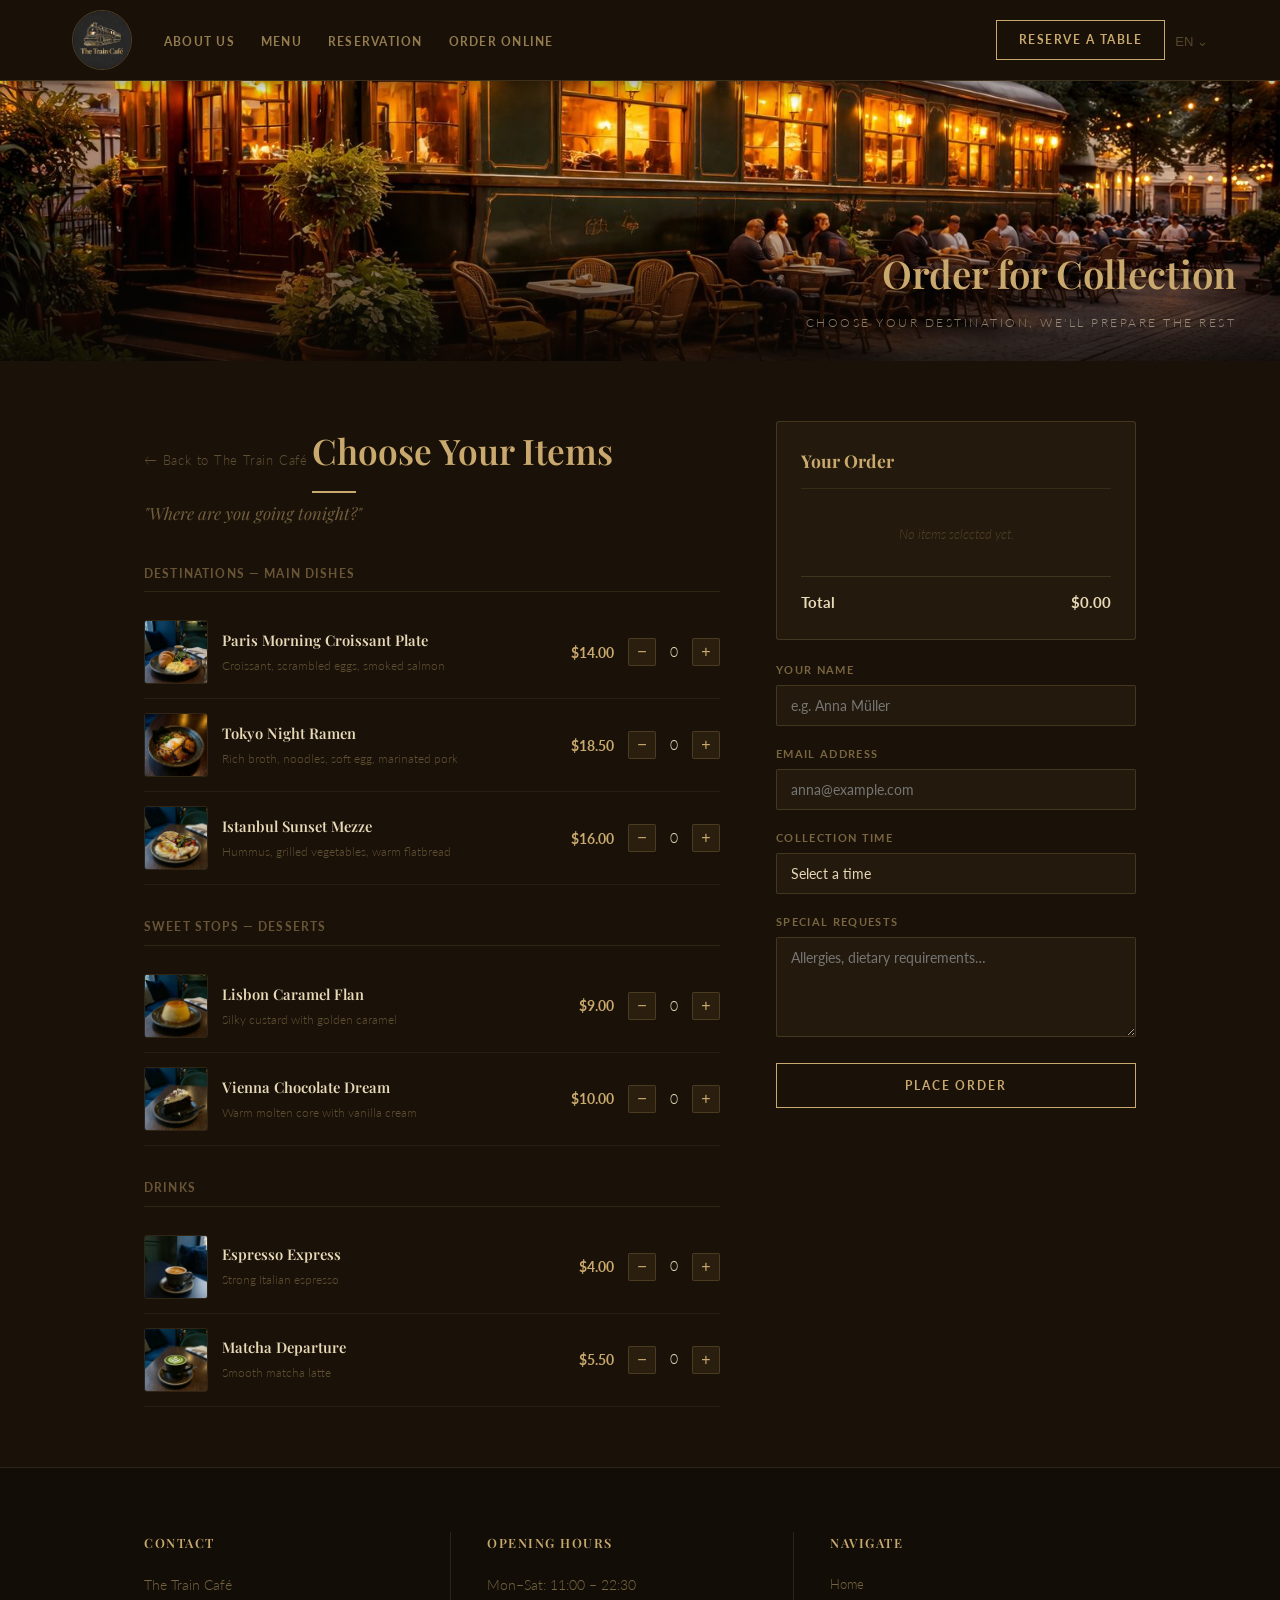
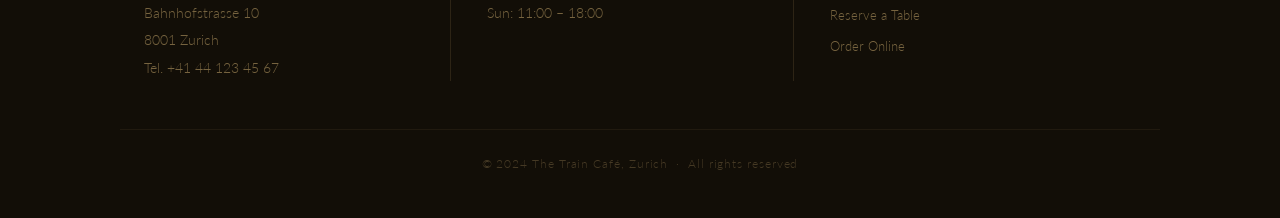
==== Labs/Projects/the-train-cafe/order.html @ 98c81580 "Update version of html, css files" ====
<!DOCTYPE html>
<html lang="en">
<head>
    <meta charset="UTF-8">
    <meta name="viewport" content="width=device-width, initial-scale=1.0">
    <title>Order Online — The Train Café</title>
    <meta name="description" content="Order online from The Train Café. Choose from our menu of international dishes and collect your order at the station.">
    <link rel="preconnect" href="https://fonts.googleapis.com">
    <link rel="preconnect" href="https://fonts.gstatic.com" crossorigin>
    <link href="https://fonts.googleapis.com/css2?family=Playfair+Display:ital,wght@0,400;0,600;1,400&family=Lato:wght@300;400;700&display=swap" rel="stylesheet">
    <link rel="stylesheet" href="index.css">
</head>
<body>

    <header class="main-header">
        <div class="nav-container">
            <div class="nav-left">
                <img src="images/Logo.jpg" alt="The Train Café" class="mini-logo">
                <nav class="nav-links">
                    <a href="index.html#about-section">About Us</a>
                    <a href="index.html#menu-section">Menu</a>
                    <a href="booking.html">Reservation</a>
                    <a href="order.html">Order Online</a>
                </nav>
            </div>
            <div class="nav-right">
                <a href="booking.html" class="btn-reserve">Reserve a Table</a>
                <div class="lang-selector"><button>EN <span>&#8964;</span></button></div>
            </div>
        </div>
    </header>

    <section class="page-hero">
        <div class="hero-overlay">
            <h1>Order for Collection</h1>
            <p>Choose your destination, we'll prepare the rest</p>
        </div>
    </section>

    <div class="order-layout">

        <!-- ── MENU PICKER ── -->
        <div class="menu-picker">
            <a href="index.html" class="back-link">Back to The Train Café</a>
            <h2 class="section-title">Choose Your Items</h2>
            <p class="form-tagline">"Where are you going tonight?"</p>

            <h3>Destinations — Main Dishes</h3>

            <div class="menu-item" data-name="Paris Morning Croissant Plate" data-price="14.00">
                <img src="images/Croissant.jpg" alt="Paris">
                <div class="menu-item-info">
                    <h4>Paris Morning Croissant Plate</h4>
                    <p>Croissant, scrambled eggs, smoked salmon</p>
                </div>
                <span class="menu-item-price">$14.00</span>
                <div class="qty-control">
                    <button class="qty-btn" onclick="changeQty(this,-1)" aria-label="Decrease">&#8722;</button>
                    <span class="qty-num">0</span>
                    <button class="qty-btn" onclick="changeQty(this,1)" aria-label="Increase">&#43;</button>
                </div>
            </div>

            <div class="menu-item" data-name="Tokyo Night Ramen" data-price="18.50">
                <img src="images/Ramen.jpg" alt="Tokyo">
                <div class="menu-item-info">
                    <h4>Tokyo Night Ramen</h4>
                    <p>Rich broth, noodles, soft egg, marinated pork</p>
                </div>
                <span class="menu-item-price">$18.50</span>
                <div class="qty-control">
                    <button class="qty-btn" onclick="changeQty(this,-1)" aria-label="Decrease">&#8722;</button>
                    <span class="qty-num">0</span>
                    <button class="qty-btn" onclick="changeQty(this,1)" aria-label="Increase">&#43;</button>
                </div>
            </div>

            <div class="menu-item" data-name="Istanbul Sunset Mezze" data-price="16.00">
                <img src="images/Meze.jpg" alt="Istanbul">
                <div class="menu-item-info">
                    <h4>Istanbul Sunset Mezze</h4>
                    <p>Hummus, grilled vegetables, warm flatbread</p>
                </div>
                <span class="menu-item-price">$16.00</span>
                <div class="qty-control">
                    <button class="qty-btn" onclick="changeQty(this,-1)" aria-label="Decrease">&#8722;</button>
                    <span class="qty-num">0</span>
                    <button class="qty-btn" onclick="changeQty(this,1)" aria-label="Increase">&#43;</button>
                </div>
            </div>

            <h3>Sweet Stops — Desserts</h3>

            <div class="menu-item" data-name="Lisbon Caramel Flan" data-price="9.00">
                <img src="images/Flan.jpg" alt="Flan">
                <div class="menu-item-info">
                    <h4>Lisbon Caramel Flan</h4>
                    <p>Silky custard with golden caramel</p>
                </div>
                <span class="menu-item-price">$9.00</span>
                <div class="qty-control">
                    <button class="qty-btn" onclick="changeQty(this,-1)" aria-label="Decrease">&#8722;</button>
                    <span class="qty-num">0</span>
                    <button class="qty-btn" onclick="changeQty(this,1)" aria-label="Increase">&#43;</button>
                </div>
            </div>

            <div class="menu-item" data-name="Vienna Chocolate Dream" data-price="10.00">
                <img src="images/Vienna%20Cake.jpg" alt="Chocolate">
                <div class="menu-item-info">
                    <h4>Vienna Chocolate Dream</h4>
                    <p>Warm molten core with vanilla cream</p>
                </div>
                <span class="menu-item-price">$10.00</span>
                <div class="qty-control">
                    <button class="qty-btn" onclick="changeQty(this,-1)" aria-label="Decrease">&#8722;</button>
                    <span class="qty-num">0</span>
                    <button class="qty-btn" onclick="changeQty(this,1)" aria-label="Increase">&#43;</button>
                </div>
            </div>

            <h3>Drinks</h3>

            <div class="menu-item" data-name="Espresso Express" data-price="4.00">
                <img src="images/Espresso.jpg" alt="Espresso">
                <div class="menu-item-info">
                    <h4>Espresso Express</h4>
                    <p>Strong Italian espresso</p>
                </div>
                <span class="menu-item-price">$4.00</span>
                <div class="qty-control">
                    <button class="qty-btn" onclick="changeQty(this,-1)" aria-label="Decrease">&#8722;</button>
                    <span class="qty-num">0</span>
                    <button class="qty-btn" onclick="changeQty(this,1)" aria-label="Increase">&#43;</button>
                </div>
            </div>

            <div class="menu-item" data-name="Matcha Departure" data-price="5.50">
                <img src="images/Matcha.jpg" alt="Matcha">
                <div class="menu-item-info">
                    <h4>Matcha Departure</h4>
                    <p>Smooth matcha latte</p>
                </div>
                <span class="menu-item-price">$5.50</span>
                <div class="qty-control">
                    <button class="qty-btn" onclick="changeQty(this,-1)" aria-label="Decrease">&#8722;</button>
                    <span class="qty-num">0</span>
                    <button class="qty-btn" onclick="changeQty(this,1)" aria-label="Increase">&#43;</button>
                </div>
            </div>
        </div>

        <!-- ── ORDER SUMMARY + FORM ── -->
        <div class="order-form-panel">
            <div class="order-summary">
                <h3>Your Order</h3>
                <div class="summary-items" id="summaryItems">
                    <p class="summary-empty" id="summaryEmpty">No items selected yet.</p>
                </div>
                <div class="summary-total">
                    <span>Total</span>
                    <span id="totalPrice">$0.00</span>
                </div>
            </div>

            <form id="orderForm" style="margin-top: 20px;" novalidate>
                <div class="form-grid">
                    <div class="form-group full">
                        <label for="order-name">Your Name</label>
                        <input type="text" id="order-name" name="name" placeholder="e.g. Anna Müller" required autocomplete="name">
                    </div>
                    <div class="form-group full">
                        <label for="order-email">Email Address</label>
                        <input type="email" id="order-email" name="email" placeholder="anna@example.com" required autocomplete="email">
                    </div>
                    <div class="form-group full">
                        <label for="pickup">Collection Time</label>
                        <select id="pickup" name="pickup" required>
                            <option value="">Select a time</option>
                            <option>11:30</option><option>12:00</option><option>12:30</option>
                            <option>13:00</option><option>13:30</option><option>18:00</option>
                            <option>18:30</option><option>19:00</option><option>19:30</option><option>20:00</option>
                        </select>
                    </div>
                    <div class="form-group full">
                        <label for="order-notes">Special Requests</label>
                        <textarea id="order-notes" name="notes" placeholder="Allergies, dietary requirements…"></textarea>
                    </div>
                    <button type="submit" class="submit-btn" id="submitBtn">Place Order</button>
                    <div class="success-msg" id="successMsg">&#10003;&nbsp; Order received! We'll have it ready for collection at your chosen time.</div>
                    <div class="error-msg" id="errorMsg">Something went wrong. Please try again or call +41 44 123 45 67.</div>
                </div>
            </form>
        </div>
    </div>

    <footer class="site-footer">
        <div class="footer-container">
            <div class="footer-col">
                <h4 class="footer-heading">Contact</h4>
                <p>The Train Café</p>
                <p>Bahnhofstrasse 10</p>
                <p>8001 Zurich</p>
                <p>Tel. +41 44 123 45 67</p>
            </div>
            <div class="footer-col">
                <h4 class="footer-heading">Opening Hours</h4>
                <p>Mon–Sat: 11:00 – 22:30</p>
                <p>Sun: 11:00 – 18:00</p>
            </div>
            <div class="footer-col">
                <h4 class="footer-heading">Navigate</h4>
                <div class="footer-links">
                    <a href="index.html">Home</a>
                    <a href="booking.html">Reserve a Table</a>
                    <a href="order.html">Order Online</a>
                </div>
            </div>
        </div>
        <div class="footer-bottom">&copy; 2024 The Train Café, Zurich &nbsp;·&nbsp; All rights reserved</div>
    </footer>

    <script>
        // ── API Gateway URL ───────────────────────────
        // Replace with your actual API Gateway Invoke URL from Phase 3 Step 5
        const API_URL = 'YOUR-API-GATEWAY-INVOKE-URL';

        // ── Cart state ────────────────────────────────
        const cart = {};  // { name: { price, qty } }

        function changeQty(btn, delta) {
            const item = btn.closest('.menu-item');
            const qtyEl = item.querySelector('.qty-num');
            const name = item.dataset.name;
            const price = parseFloat(item.dataset.price);

            let qty = parseInt(qtyEl.textContent) + delta;
            if (qty < 0) qty = 0;
            qtyEl.textContent = qty;

            if (qty === 0) {
                delete cart[name];
            } else {
                cart[name] = { price, qty };
            }
            updateSummary();
        }

        function updateSummary() {
            const summaryEl = document.getElementById('summaryItems');
            const emptyEl = document.getElementById('summaryEmpty');
            const totalEl = document.getElementById('totalPrice');
            const entries = Object.entries(cart);

            // Clear previous rows (keep the empty message element)
            summaryEl.querySelectorAll('.summary-row').forEach(r => r.remove());

            if (entries.length === 0) {
                emptyEl.style.display = 'block';
                totalEl.textContent = '$0.00';
                return;
            }
            emptyEl.style.display = 'none';

            let total = 0;
            entries.forEach(([name, { price, qty }]) => {
                const lineTotal = price * qty;
                total += lineTotal;
                const row = document.createElement('div');
                row.className = 'summary-row';
                row.innerHTML = `<span>${name} &times;${qty}</span><span>$${lineTotal.toFixed(2)}</span>`;
                summaryEl.appendChild(row);
            });
            totalEl.textContent = '$' + total.toFixed(2);
        }

        // ── Form submission ───────────────────────────
        document.getElementById('orderForm').addEventListener('submit', async function(e) {
            e.preventDefault();
            const btn = document.getElementById('submitBtn');
            const successMsg = document.getElementById('successMsg');
            const errorMsg = document.getElementById('errorMsg');
            successMsg.style.display = 'none';
            errorMsg.style.display = 'none';

            const name  = document.getElementById('order-name').value.trim();
            const email = document.getElementById('order-email').value.trim();
            const pickup = document.getElementById('pickup').value;
            const notes = document.getElementById('order-notes').value.trim();

            if (!name || !email || !pickup) {
                errorMsg.textContent = 'Please fill in your name, email, and collection time.';
                errorMsg.style.display = 'block';
                return;
            }
            if (Object.keys(cart).length === 0) {
                errorMsg.textContent = 'Please add at least one item to your order.';
                errorMsg.style.display = 'block';
                return;
            }

            // Build items string for DynamoDB
            const itemsSummary = Object.entries(cart)
                .map(([n, { qty, price }]) => `${n} x${qty} ($${(price*qty).toFixed(2)})`)
                .join(', ');

            btn.disabled = true;
            btn.textContent = 'Placing Order…';

            try {
                const res = await fetch(API_URL + '/order', {
                    method: 'POST',
                    headers: { 'Content-Type': 'application/json' },
                    body: JSON.stringify({ name, email, pickup, notes, items: itemsSummary })
                });
                if (!res.ok) throw new Error('Server error: ' + res.status);
                const json = await res.json();

                successMsg.style.display = 'block';
                document.getElementById('orderForm').reset();
                // Reset all qty buttons
                document.querySelectorAll('.qty-num').forEach(el => el.textContent = '0');
                Object.keys(cart).forEach(k => delete cart[k]);
                updateSummary();
                btn.textContent = 'Order Placed!';

            } catch (err) {
                console.error(err);
                errorMsg.textContent = 'Something went wrong. Please try again or call +41 44 123 45 67.';
                errorMsg.style.display = 'block';
                btn.disabled = false;
                btn.textContent = 'Place Order';
            }
        });
    </script>

</body>
</html>
---- Labs/Projects/the-train-cafe/index.css ----
@import url('https://fonts.googleapis.com/css2?family=Playfair+Display:ital,wght@0,400;0,600;1,400&family=Lato:wght@300;400;700&display=swap');

/* ── Reset ─────────────────────────────────────────────── */
*, *::before, *::after { margin: 0; padding: 0; box-sizing: border-box; }
html { scroll-behavior: smooth; }
body { font-family: 'Lato', Georgia, serif; font-weight: 300; color: #e8d9b8; line-height: 1.7; background: #1a1209; }

/* ── Header ─────────────────────────────────────────────── */
.main-header {
  position: sticky; top: 0; z-index: 1000;
  background: rgba(26,18,9,0.97);
  width: 100%; padding: 10px 0;
  border-bottom: 1px solid rgba(201,169,110,0.2);
  box-shadow: 0 2px 20px rgba(0,0,0,0.5);
  backdrop-filter: blur(8px);
}
.nav-container { max-width: 1200px; margin: 0 auto; display: flex; justify-content: space-between; align-items: center; padding: 0 32px; }
.nav-left { display: flex; align-items: center; gap: 32px; }
.mini-logo { width: 60px; height: 60px; object-fit: cover; border-radius: 50%; flex-shrink: 0; border: 1px solid rgba(201,169,110,0.3); }
.nav-links a {
  text-decoration: none; color: rgba(201,169,110,0.7);
  margin-right: 22px; font-size: 0.78rem; font-weight: 700;
  letter-spacing: 0.1em; text-transform: uppercase;
  transition: color 0.2s; position: relative; padding-bottom: 2px;
}
.nav-links a::after {
  content: ''; position: absolute; bottom: 0; left: 0; right: 0;
  height: 1px; background: #c9a96e; transform: scaleX(0);
  transition: transform 0.25s;
}
.nav-links a:hover { color: #c9a96e; }
.nav-links a:hover::after { transform: scaleX(1); }
.nav-right { display: flex; align-items: center; gap: 10px; }
.btn-reserve {
  background: transparent; color: #c9a96e;
  border: 1px solid #c9a96e; padding: 9px 22px;
  font-family: 'Lato', serif; font-size: 0.72rem; font-weight: 700;
  letter-spacing: 0.13em; text-transform: uppercase;
  text-decoration: none; transition: background 0.25s, color 0.25s;
  white-space: nowrap;
}
.btn-reserve:hover { background: #c9a96e; color: #1a1209; }
.btn-signin {
  background: #e8c46a; color: #1a1209;
  border: 1px solid #e8c46a; padding: 9px 22px;
  font-family: 'Lato', serif; font-size: 0.72rem; font-weight: 700;
  letter-spacing: 0.13em; text-transform: uppercase;
  text-decoration: none; transition: background 0.25s, color 0.25s, border-color 0.25s;
  cursor: pointer; white-space: nowrap;
  box-shadow: 0 0 12px rgba(232,196,106,0.35);
}
.btn-signin:hover { background: #f5d882; border-color: #f5d882; color: #1a1209; box-shadow: 0 0 20px rgba(245,216,130,0.5); }
.lang-selector button { background: none; border: none; cursor: pointer; font-size: 0.82rem; color: rgba(201,169,110,0.35); }

/* ── Hero image — clean, no text overlay ─────────────────── */
.hero-section {
  background: url('images/Banner.jpg') no-repeat center center / cover;
  height: 520px;
}

/* ── Layout ──────────────────────────────────────────────── */
.container { max-width: 1040px; margin: 0 auto; padding: 64px 24px; }
.section-title { font-family: 'Playfair Display', serif; font-size: 2.2rem; font-weight: 600; color: #c9a96e; display: inline-block; margin-bottom: 6px; }
.section-title::after { content: ''; display: block; width: 44px; height: 2px; background: #c9a96e; margin-top: 10px; }
.category-title { font-family: 'Playfair Display', serif; font-style: italic; font-size: 1.1rem; color: #c9a96e; margin: 40px 0 18px; letter-spacing: 0.04em; }

/* ── Cards ───────────────────────────────────────────────── */
.grid { display: grid; gap: 24px; }
.grid-3 { grid-template-columns: repeat(3, 1fr); }
.grid-2 { grid-template-columns: repeat(2, 1fr); }
.card { background: #231a0d; border-radius: 4px; overflow: hidden; transition: transform 0.3s, box-shadow 0.3s; border: 1px solid rgba(201,169,110,0.08); }
.card:hover { transform: translateY(-6px); box-shadow: 0 20px 48px rgba(0,0,0,0.55); border-color: rgba(201,169,110,0.2); }
.card img { width: 100%; height: 200px; object-fit: cover; display: block; }
.card h4 { font-family: 'Playfair Display', serif; font-size: 1rem; font-weight: 600; color: #e8d9b8; margin: 16px 16px 6px; }
.card p { font-size: 0.86rem; color: rgba(232,217,184,0.5); line-height: 1.6; padding: 0 16px; }
.price { font-weight: 700; font-size: 0.88rem; color: #c9a96e; letter-spacing: 0.05em; display: block; padding: 10px 16px 14px; }

/* ── Menu CTA ────────────────────────────────────────────── */
.menu-cta { text-align: center; margin-top: 56px; padding-top: 48px; border-top: 1px solid rgba(201,169,110,0.15); }
.btn-cta { display: inline-block; background: transparent; color: #c9a96e; border: 1px solid #c9a96e; padding: 14px 44px; font-family: 'Lato', serif; font-size: 0.78rem; font-weight: 700; letter-spacing: 0.15em; text-transform: uppercase; text-decoration: none; transition: background 0.25s, color 0.25s; }
.btn-cta:hover { background: #c9a96e; color: #1a1209; }

/* ── About ───────────────────────────────────────────────── */
.about-us { margin-top: 72px; padding-top: 64px; border-top: 1px solid rgba(201,169,110,0.15); }
.about-flex { display: flex; gap: 56px; align-items: center; margin-top: 36px; }
.about-img { width: 300px; border-radius: 4px; flex-shrink: 0; border: 1px solid rgba(201,169,110,0.15); }
.about-text p { font-size: 1rem; color: rgba(232,217,184,0.7); margin-bottom: 18px; line-height: 1.85; }
.about-text em { font-family: 'Playfair Display', serif; font-style: italic; color: #c9a96e; }

/* ── Reviews ─────────────────────────────────────────────── */
.reviews-strip { background: #120e07; border-top: 1px solid rgba(201,169,110,0.12); border-bottom: 1px solid rgba(201,169,110,0.12); padding: 56px 0; margin-top: 80px; }
.reviews-inner { max-width: 1040px; margin: 0 auto; padding: 0 24px; }
.reviews-grid { display: grid; grid-template-columns: repeat(3, 1fr); gap: 28px; margin-top: 36px; }
.review-card { padding: 26px; border: 1px solid rgba(201,169,110,0.1); border-radius: 3px; background: #1a1209; }
.review-stars { color: #c9a96e; letter-spacing: 2px; margin-bottom: 14px; font-size: 0.85rem; }
.review-text { font-size: 0.88rem; color: rgba(232,217,184,0.6); line-height: 1.85; font-style: italic; margin-bottom: 16px; }
.review-author { font-size: 0.7rem; letter-spacing: 0.12em; text-transform: uppercase; color: rgba(201,169,110,0.45); }

/* ── Footer ──────────────────────────────────────────────── */
/* ── Map section ─────────────────────────────────────────── */
.map-section { background: #1a1209; border-top: 1px solid rgba(201,169,110,0.12); }
.map-inner { max-width: 1040px; margin: 0 auto; display: grid; grid-template-columns: 1fr 1.4fr; align-items: center; gap: 0; }
.map-text { padding: 4rem 4rem 4rem 24px; }
.section-eyebrow { font-size: 0.7rem; letter-spacing: 0.2em; text-transform: uppercase; color: #c9a96e; margin-bottom: 0.75rem; }
.map-title { font-family: 'Playfair Display', serif; font-size: 2rem; font-weight: 400; color: #e8d9b8; margin-bottom: 1rem; }
.map-address { font-size: 0.95rem; color: rgba(232,217,184,0.75); margin-bottom: 0.3rem; }
.map-hours { font-size: 0.82rem; color: rgba(201,169,110,0.55); letter-spacing: 0.04em; }
.map-image-wrap { overflow: hidden; height: 360px; }
.map-img { width: 100%; height: 100%; object-fit: cover; display: block; filter: sepia(20%) saturate(80%); transition: filter 0.3s; }
.map-image-wrap:hover .map-img { filter: sepia(0%) saturate(100%); }

/* ── Social icons ────────────────────────────────────────── */
.social-icons { display: flex; flex-direction: column; gap: 10px; margin-bottom: 4px; }
.social-icon {
  display: flex; align-items: center; gap: 10px;
  font-size: 0.82rem; font-weight: 700; letter-spacing: 0.08em; text-transform: uppercase;
  color: rgba(201,169,110,0.55); text-decoration: none;
  transition: color 0.2s; padding: 6px 0;
  border-bottom: 1px solid rgba(201,169,110,0.08);
}
.social-icon:last-child { border-bottom: none; }
.social-icon svg { flex-shrink: 0; opacity: 0.6; transition: opacity 0.2s; }
.social-icon:hover { color: #c9a96e; }
.social-icon:hover svg { opacity: 1; }

.site-footer { background: #120e07; color: #c9a96e; padding: 64px 0 44px; margin-top: 0; border-top: 1px solid rgba(201,169,110,0.15); }
.footer-container { display: flex; flex-direction: row; justify-content: center; max-width: 1040px; margin: 0 auto; padding: 0 24px; }
.footer-col { flex: 1; padding: 0 36px; border-right: 1px solid rgba(201,169,110,0.15); min-width: 220px; }
.footer-col:first-child { padding-left: 0; }
.footer-col:last-child { border-right: none; }
.footer-col h4, .footer-heading { font-family: 'Playfair Display', serif; font-size: 0.8rem; font-weight: 600; letter-spacing: 0.12em; text-transform: uppercase; color: #c9a96e; margin-bottom: 18px; }
.newsletter-title { margin-top: 28px; }
.footer-col p { font-size: 0.86rem; color: rgba(201,169,110,0.55); line-height: 2; }
.footer-links { display: flex; flex-direction: column; gap: 8px; margin-top: 20px; }
.footer-links a { font-size: 0.84rem; color: rgba(201,169,110,0.55); text-decoration: none; transition: color 0.2s; }
.footer-links a:hover { color: #c9a96e; }
.footer-bottom { text-align: center; max-width: 1040px; margin: 48px auto 0; padding: 24px 24px 0; border-top: 1px solid rgba(201,169,110,0.08); font-size: 0.72rem; color: rgba(201,169,110,0.28); letter-spacing: 0.08em; }
.ta-logo { width: 110px; height: auto; display: block; margin: 8px 0 22px; opacity: 0.45; filter: brightness(0) invert(1); }
.email-input { width: 100%; max-width: 240px; padding: 10px 14px; margin-top: 8px; border: 1px solid rgba(201,169,110,0.25); border-radius: 2px; background: rgba(255,255,255,0.03); font-family: 'Lato', serif; font-size: 0.86rem; color: #c9a96e; transition: border-color 0.2s; }
.email-input::placeholder { color: rgba(201,169,110,0.3); }
.email-input:focus { outline: none; border-color: #c9a96e; }

/* ── Page hero (booking/order subpages) ──────────────────── */
.page-hero { background: url('images/hero-train.jpg') no-repeat center center / cover; height: 280px; display: flex; align-items: flex-end; justify-content: flex-end; position: relative; }
.page-hero::after { content: ''; position: absolute; inset: 0; background: linear-gradient(to top, rgba(10,7,3,0.82) 0%, transparent 60%); }
.page-hero .hero-overlay { position: relative; z-index: 2; padding: 28px 44px; text-align: right; width: 100%; }
.page-hero .hero-overlay h1 { font-family: 'Playfair Display', serif; font-size: 2.4rem; color: #c9a96e; font-weight: 600; }
.page-hero .hero-overlay p { font-size: 0.78rem; color: rgba(232,217,184,0.55); letter-spacing: 0.2em; text-transform: uppercase; margin-top: 6px; }

/* ── Form styles ─────────────────────────────────────────── */
.form-section { max-width: 680px; margin: 60px auto; padding: 0 20px; }
.form-tagline { font-family: 'Playfair Display', serif; font-style: italic; color: rgba(201,169,110,0.5); margin-bottom: 36px; font-size: 1.05rem; }
.form-grid { display: grid; grid-template-columns: 1fr 1fr; gap: 18px; }
.form-group { display: flex; flex-direction: column; gap: 6px; }
.form-group.full { grid-column: 1 / -1; }
.form-group label { font-size: 0.7rem; letter-spacing: 0.12em; text-transform: uppercase; font-weight: 700; color: rgba(201,169,110,0.55); }
.form-group input, .form-group select, .form-group textarea { width: 100%; padding: 11px 14px; border: 1px solid rgba(201,169,110,0.2); border-radius: 2px; font-family: 'Lato', serif; font-size: 0.9rem; color: #e8d9b8; background: #231a0d; transition: border-color 0.2s; }
.form-group input:focus, .form-group select:focus, .form-group textarea:focus { outline: none; border-color: #c9a96e; background: #2a1f0e; }
.form-group textarea { resize: vertical; min-height: 100px; }
.form-group select { appearance: none; cursor: pointer; }
.form-divider { grid-column: 1 / -1; height: 1px; background: rgba(201,169,110,0.12); margin: 8px 0; }
.form-section-label { grid-column: 1 / -1; font-family: 'Playfair Display', serif; font-style: italic; color: #c9a96e; font-size: 1.05rem; margin-top: 8px; }
.submit-btn { grid-column: 1 / -1; background: #1a1209; color: #c9a96e; border: 1px solid #c9a96e; padding: 14px 40px; font-family: 'Lato', serif; font-size: 0.78rem; font-weight: 700; letter-spacing: 0.16em; text-transform: uppercase; cursor: pointer; transition: background 0.25s, color 0.25s; margin-top: 8px; }
.submit-btn:hover { background: #c9a96e; color: #1a1209; }
.submit-btn:disabled { opacity: 0.5; cursor: default; }
.success-msg { display: none; grid-column: 1 / -1; background: rgba(107,170,90,0.1); border: 1px solid rgba(107,170,90,0.35); color: #8fce78; padding: 14px 20px; font-style: italic; text-align: center; font-size: 0.9rem; }
.error-msg { display: none; grid-column: 1 / -1; background: rgba(224,112,112,0.08); border: 1px solid rgba(224,112,112,0.3); color: #e07070; padding: 14px 20px; font-style: italic; text-align: center; font-size: 0.9rem; }
.back-link { display: inline-block; margin: 0 0 28px; font-size: 0.82rem; color: rgba(201,169,110,0.4); text-decoration: none; letter-spacing: 0.06em; transition: color 0.2s; }
.back-link:hover { color: #c9a96e; }
.back-link::before { content: '← '; }

/* ── Sign-in Modal ───────────────────────────────────────── */
.modal-overlay { display: none; position: fixed; inset: 0; z-index: 9999; background: rgba(10,7,3,0.88); align-items: center; justify-content: center; }
.modal-overlay.open { display: flex; }
.modal-box { background: #231a0d; border: 1px solid rgba(201,169,110,0.25); padding: 44px 40px; max-width: 420px; width: 90%; border-radius: 4px; position: relative; }
.modal-close { position: absolute; top: 16px; right: 20px; background: none; border: none; color: rgba(201,169,110,0.4); font-size: 1.4rem; cursor: pointer; transition: color 0.2s; line-height: 1; }
.modal-close:hover { color: #c9a96e; }
.modal-logo { font-family: 'Playfair Display', serif; font-size: 0.9rem; color: #c9a96e; letter-spacing: 0.12em; text-transform: uppercase; margin-bottom: 4px; }
.modal-title { font-family: 'Playfair Display', serif; font-size: 1.9rem; font-weight: 400; color: #e8d9b8; margin-bottom: 4px; }
.modal-sub { font-size: 0.83rem; color: rgba(201,169,110,0.45); margin-bottom: 20px; }
.cognito-label { display: inline-flex; align-items: center; gap: 6px; font-size: 0.65rem; letter-spacing: 0.1em; text-transform: uppercase; color: rgba(201,169,110,0.38); border: 1px solid rgba(201,169,110,0.12); padding: 3px 10px; margin-bottom: 22px; }
.cognito-dot { width: 6px; height: 6px; border-radius: 50%; background: #FF9900; flex-shrink: 0; }
.modal-tabs { display: flex; border-bottom: 1px solid rgba(201,169,110,0.15); margin-bottom: 22px; }
.modal-tab { flex: 1; background: none; border: none; padding: 10px; font-family: 'Lato', serif; font-size: 0.72rem; font-weight: 700; letter-spacing: 0.1em; text-transform: uppercase; color: rgba(201,169,110,0.38); cursor: pointer; border-bottom: 2px solid transparent; transition: all 0.2s; }
.modal-tab.active { color: #c9a96e; border-bottom-color: #c9a96e; }
.auth-panel { display: none; }
.auth-panel.active { display: block; }
.modal-form .form-group { margin-bottom: 14px; }
.modal-form .form-group label { font-size: 0.68rem; letter-spacing: 0.1em; text-transform: uppercase; font-weight: 700; color: rgba(201,169,110,0.5); display: block; margin-bottom: 5px; }
.modal-form input { width: 100%; padding: 11px 14px; border: 1px solid rgba(201,169,110,0.2); border-radius: 2px; font-size: 0.9rem; color: #e8d9b8; background: #1a1209; font-family: 'Lato', serif; transition: border-color 0.2s; }
.modal-form input:focus { outline: none; border-color: #c9a96e; }
.forgot-link { display: block; text-align: right; font-size: 0.75rem; color: rgba(201,169,110,0.38); text-decoration: none; margin: -6px 0 12px; transition: color 0.2s; }
.forgot-link:hover { color: #c9a96e; }
.modal-submit { width: 100%; background: #c9a96e; color: #1a1209; border: none; padding: 13px; font-family: 'Lato', serif; font-size: 0.78rem; font-weight: 700; letter-spacing: 0.14em; text-transform: uppercase; cursor: pointer; transition: background 0.25s; margin-top: 8px; }
.modal-submit:hover { background: #e0bf7e; }

/* ── Order page ──────────────────────────────────────────── */
.order-layout { max-width: 1040px; margin: 60px auto; padding: 0 24px; display: grid; grid-template-columns: 1fr 360px; gap: 56px; align-items: start; }
.menu-picker h3 { font-size: 0.72rem; letter-spacing: 0.1em; text-transform: uppercase; color: rgba(201,169,110,0.45); margin: 32px 0 14px; border-bottom: 1px solid rgba(201,169,110,0.12); padding-bottom: 8px; }
.menu-picker h3:first-of-type { margin-top: 0; }
.menu-item { display: flex; align-items: center; gap: 14px; padding: 14px 0; border-bottom: 1px solid rgba(201,169,110,0.08); }
.menu-item img { width: 64px; height: 64px; object-fit: cover; border-radius: 3px; flex-shrink: 0; border: 1px solid rgba(201,169,110,0.12); }
.menu-item-info { flex: 1; }
.menu-item-info h4 { font-family: 'Playfair Display', serif; font-size: 0.92rem; font-weight: 600; margin-bottom: 2px; color: #e8d9b8; }
.menu-item-info p { font-size: 0.78rem; color: rgba(201,169,110,0.4); }
.menu-item-price { font-weight: 700; font-size: 0.86rem; color: #c9a96e; min-width: 52px; text-align: right; }
.qty-control { display: flex; align-items: center; gap: 8px; }
.qty-btn { width: 28px; height: 28px; border: 1px solid rgba(201,169,110,0.2); background: #2a1f0e; cursor: pointer; font-size: 1rem; line-height: 1; border-radius: 2px; color: #c9a96e; transition: border-color 0.2s, background 0.2s; }
.qty-btn:hover { border-color: #c9a96e; background: #3a2a14; }
.qty-num { min-width: 20px; text-align: center; font-size: 0.9rem; color: #e8d9b8; }
.order-form-panel { position: sticky; top: 96px; }
.order-summary { background: #231a0d; border: 1px solid rgba(201,169,110,0.2); padding: 24px; border-radius: 3px; }
.order-summary h3 { font-family: 'Playfair Display', serif; font-size: 1.1rem; margin-bottom: 18px; border-bottom: 1px solid rgba(201,169,110,0.12); padding-bottom: 12px; color: #c9a96e; }
.summary-items { min-height: 54px; margin-bottom: 14px; }
.summary-row { display: flex; justify-content: space-between; font-size: 0.84rem; padding: 5px 0; color: rgba(201,169,110,0.6); border-bottom: 1px solid rgba(201,169,110,0.06); }
.summary-row:last-child { border-bottom: none; }
.summary-total { display: flex; justify-content: space-between; font-weight: 700; font-size: 0.96rem; border-top: 1px solid rgba(201,169,110,0.18); padding-top: 12px; margin-top: 8px; color: #e8d9b8; }
.summary-empty { font-style: italic; color: rgba(201,169,110,0.28); font-size: 0.84rem; text-align: center; padding: 16px 0; }

/* ── Responsive ──────────────────────────────────────────── */
@media (max-width: 900px) {
  .grid-3 { grid-template-columns: repeat(2, 1fr); }
  .about-flex { flex-direction: column; }
  .about-img { width: 100%; max-width: 340px; }
  .footer-container { flex-direction: column; gap: 36px; }
  .footer-col { border-right: none; border-bottom: 1px solid rgba(201,169,110,0.1); padding: 0 0 28px; }
  .footer-col:last-child { border-bottom: none; }
  .order-layout { grid-template-columns: 1fr; }
  .order-form-panel { position: static; }
  .map-inner { grid-template-columns: 1fr; }
  .map-text { padding: 3rem 24px 2rem; }
  .map-image-wrap { height: 280px; }
}
@media (max-width: 660px) {
  .hero-section { height: 320px; }
}
@media (max-width: 600px) {
  .grid-3, .grid-2 { grid-template-columns: 1fr; }
  .nav-links { display: none; }
  .form-grid { grid-template-columns: 1fr; }
  .form-group.full, .submit-btn, .success-msg, .error-msg { grid-column: 1; }
  .modal-box { padding: 32px 20px; }
}
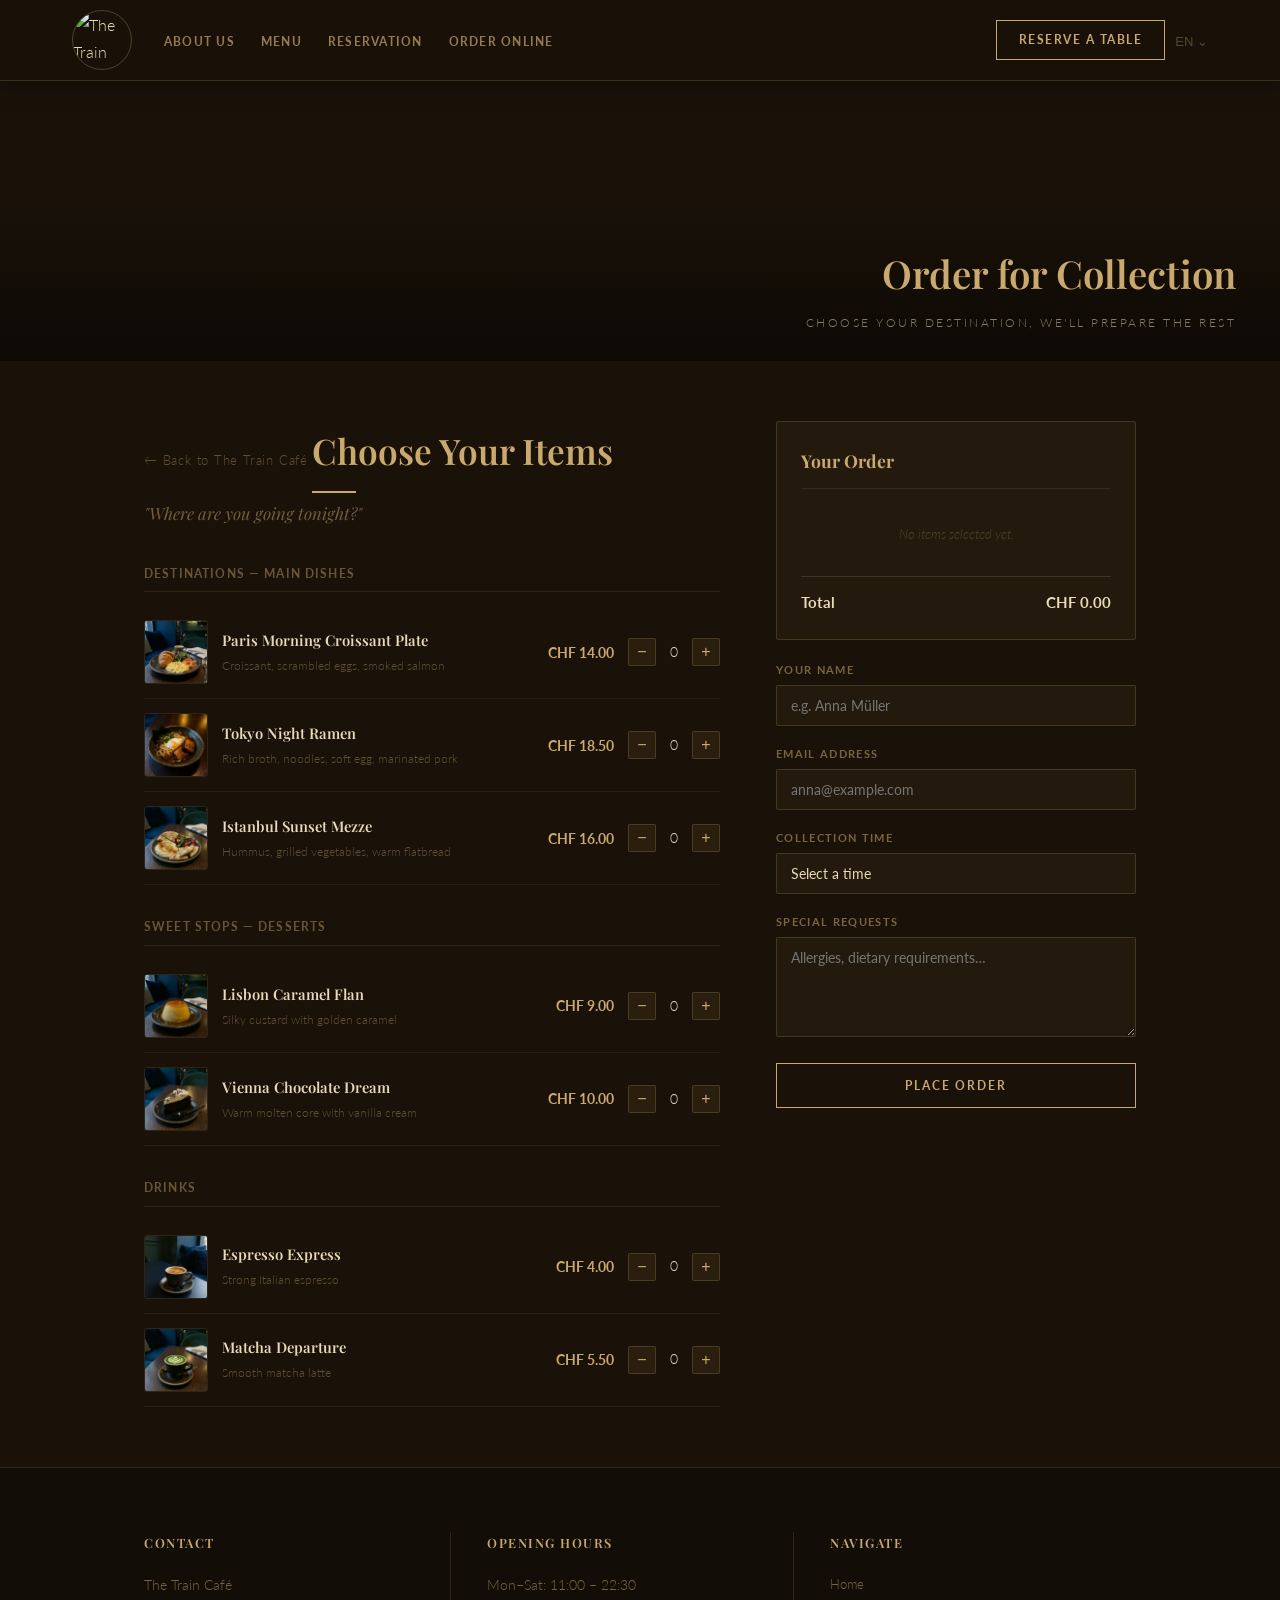
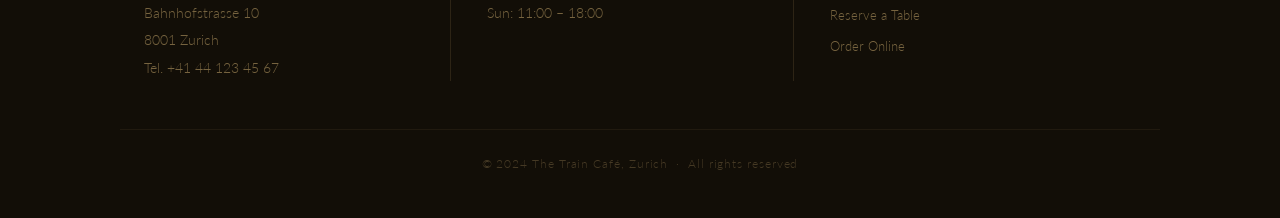
==== commit eed7d321: "Add files via upload" ====
--- a/Labs/Projects/the-train-cafe/order.html
+++ b/Labs/Projects/the-train-cafe/order.html
@@ -53,7 +53,7 @@
                     <h4>Paris Morning Croissant Plate</h4>
                     <p>Croissant, scrambled eggs, smoked salmon</p>
                 </div>
-                <span class="menu-item-price">$14.00</span>
+                <span class="menu-item-price">CHF 14.00</span>
                 <div class="qty-control">
                     <button class="qty-btn" onclick="changeQty(this,-1)" aria-label="Decrease">&#8722;</button>
                     <span class="qty-num">0</span>
@@ -67,7 +67,7 @@
                     <h4>Tokyo Night Ramen</h4>
                     <p>Rich broth, noodles, soft egg, marinated pork</p>
                 </div>
-                <span class="menu-item-price">$18.50</span>
+                <span class="menu-item-price">CHF 18.50</span>
                 <div class="qty-control">
                     <button class="qty-btn" onclick="changeQty(this,-1)" aria-label="Decrease">&#8722;</button>
                     <span class="qty-num">0</span>
@@ -81,7 +81,7 @@
                     <h4>Istanbul Sunset Mezze</h4>
                     <p>Hummus, grilled vegetables, warm flatbread</p>
                 </div>
-                <span class="menu-item-price">$16.00</span>
+                <span class="menu-item-price">CHF 16.00</span>
                 <div class="qty-control">
                     <button class="qty-btn" onclick="changeQty(this,-1)" aria-label="Decrease">&#8722;</button>
                     <span class="qty-num">0</span>
@@ -97,7 +97,7 @@
                     <h4>Lisbon Caramel Flan</h4>
                     <p>Silky custard with golden caramel</p>
                 </div>
-                <span class="menu-item-price">$9.00</span>
+                <span class="menu-item-price">CHF 9.00</span>
                 <div class="qty-control">
                     <button class="qty-btn" onclick="changeQty(this,-1)" aria-label="Decrease">&#8722;</button>
                     <span class="qty-num">0</span>
@@ -111,7 +111,7 @@
                     <h4>Vienna Chocolate Dream</h4>
                     <p>Warm molten core with vanilla cream</p>
                 </div>
-                <span class="menu-item-price">$10.00</span>
+                <span class="menu-item-price">CHF 10.00</span>
                 <div class="qty-control">
                     <button class="qty-btn" onclick="changeQty(this,-1)" aria-label="Decrease">&#8722;</button>
                     <span class="qty-num">0</span>
@@ -127,7 +127,7 @@
                     <h4>Espresso Express</h4>
                     <p>Strong Italian espresso</p>
                 </div>
-                <span class="menu-item-price">$4.00</span>
+                <span class="menu-item-price">CHF 4.00</span>
                 <div class="qty-control">
                     <button class="qty-btn" onclick="changeQty(this,-1)" aria-label="Decrease">&#8722;</button>
                     <span class="qty-num">0</span>
@@ -141,7 +141,7 @@
                     <h4>Matcha Departure</h4>
                     <p>Smooth matcha latte</p>
                 </div>
-                <span class="menu-item-price">$5.50</span>
+                <span class="menu-item-price">CHF 5.50</span>
                 <div class="qty-control">
                     <button class="qty-btn" onclick="changeQty(this,-1)" aria-label="Decrease">&#8722;</button>
                     <span class="qty-num">0</span>
@@ -159,7 +159,7 @@
                 </div>
                 <div class="summary-total">
                     <span>Total</span>
-                    <span id="totalPrice">$0.00</span>
+                    <span id="totalPrice">CHF 0.00</span>
                 </div>
             </div>
 
@@ -257,7 +257,7 @@
 
             if (entries.length === 0) {
                 emptyEl.style.display = 'block';
-                totalEl.textContent = '$0.00';
+                totalEl.textContent = 'CHF 0.00';
                 return;
             }
             emptyEl.style.display = 'none';
@@ -301,7 +301,7 @@
 
             // Build items string for DynamoDB
             const itemsSummary = Object.entries(cart)
-                .map(([n, { qty, price }]) => `${n} x${qty} ($${(price*qty).toFixed(2)})`)
+                .map(([n, { qty, price }]) => `${n} x${qty} (CHF ${(price*qty).toFixed(2)})`)
                 .join(', ');
 
             btn.disabled = true;
--- a/Labs/Projects/the-train-cafe/index.css
+++ b/Labs/Projects/the-train-cafe/index.css
@@ -52,10 +52,12 @@
 .btn-signin:hover { background: #f5d882; border-color: #f5d882; color: #1a1209; box-shadow: 0 0 20px rgba(245,216,130,0.5); }
 .lang-selector button { background: none; border: none; cursor: pointer; font-size: 0.82rem; color: rgba(201,169,110,0.35); }
 
-/* ── Hero image — clean, no text overlay ─────────────────── */
+/* ── Hero ────────────────────────────────────────────────── */
 .hero-section {
-  background: url('images/Banner.jpg') no-repeat center center / cover;
-  height: 520px;
+  background: url('images/Banner.jpg') no-repeat center center / 100% auto;
+  width: 100%;
+  padding-top: 57.14%;
+  background-color: #1a1209;
 }
 
 /* ── Layout ──────────────────────────────────────────────── */
@@ -68,12 +70,12 @@
 .grid { display: grid; gap: 24px; }
 .grid-3 { grid-template-columns: repeat(3, 1fr); }
 .grid-2 { grid-template-columns: repeat(2, 1fr); }
-.card { background: #231a0d; border-radius: 4px; overflow: hidden; transition: transform 0.3s, box-shadow 0.3s; border: 1px solid rgba(201,169,110,0.08); }
+.card { background: #231a0d; border-radius: 4px; overflow: hidden; transition: transform 0.3s, box-shadow 0.3s; border: 1px solid rgba(201,169,110,0.08); display: flex; flex-direction: column; }
 .card:hover { transform: translateY(-6px); box-shadow: 0 20px 48px rgba(0,0,0,0.55); border-color: rgba(201,169,110,0.2); }
 .card img { width: 100%; height: 200px; object-fit: cover; display: block; }
 .card h4 { font-family: 'Playfair Display', serif; font-size: 1rem; font-weight: 600; color: #e8d9b8; margin: 16px 16px 6px; }
-.card p { font-size: 0.86rem; color: rgba(232,217,184,0.5); line-height: 1.6; padding: 0 16px; }
-.price { font-weight: 700; font-size: 0.88rem; color: #c9a96e; letter-spacing: 0.05em; display: block; padding: 10px 16px 14px; }
+.card p { font-size: 0.86rem; color: rgba(232,217,184,0.5); line-height: 1.6; padding: 0 16px; flex: 1; }
+.price { font-weight: 700; font-size: 0.88rem; color: #c9a96e; letter-spacing: 0.05em; display: block; padding: 10px 16px 14px; margin-top: auto; }
 
 /* ── Menu CTA ────────────────────────────────────────────── */
 .menu-cta { text-align: center; margin-top: 56px; padding-top: 48px; border-top: 1px solid rgba(201,169,110,0.15); }
